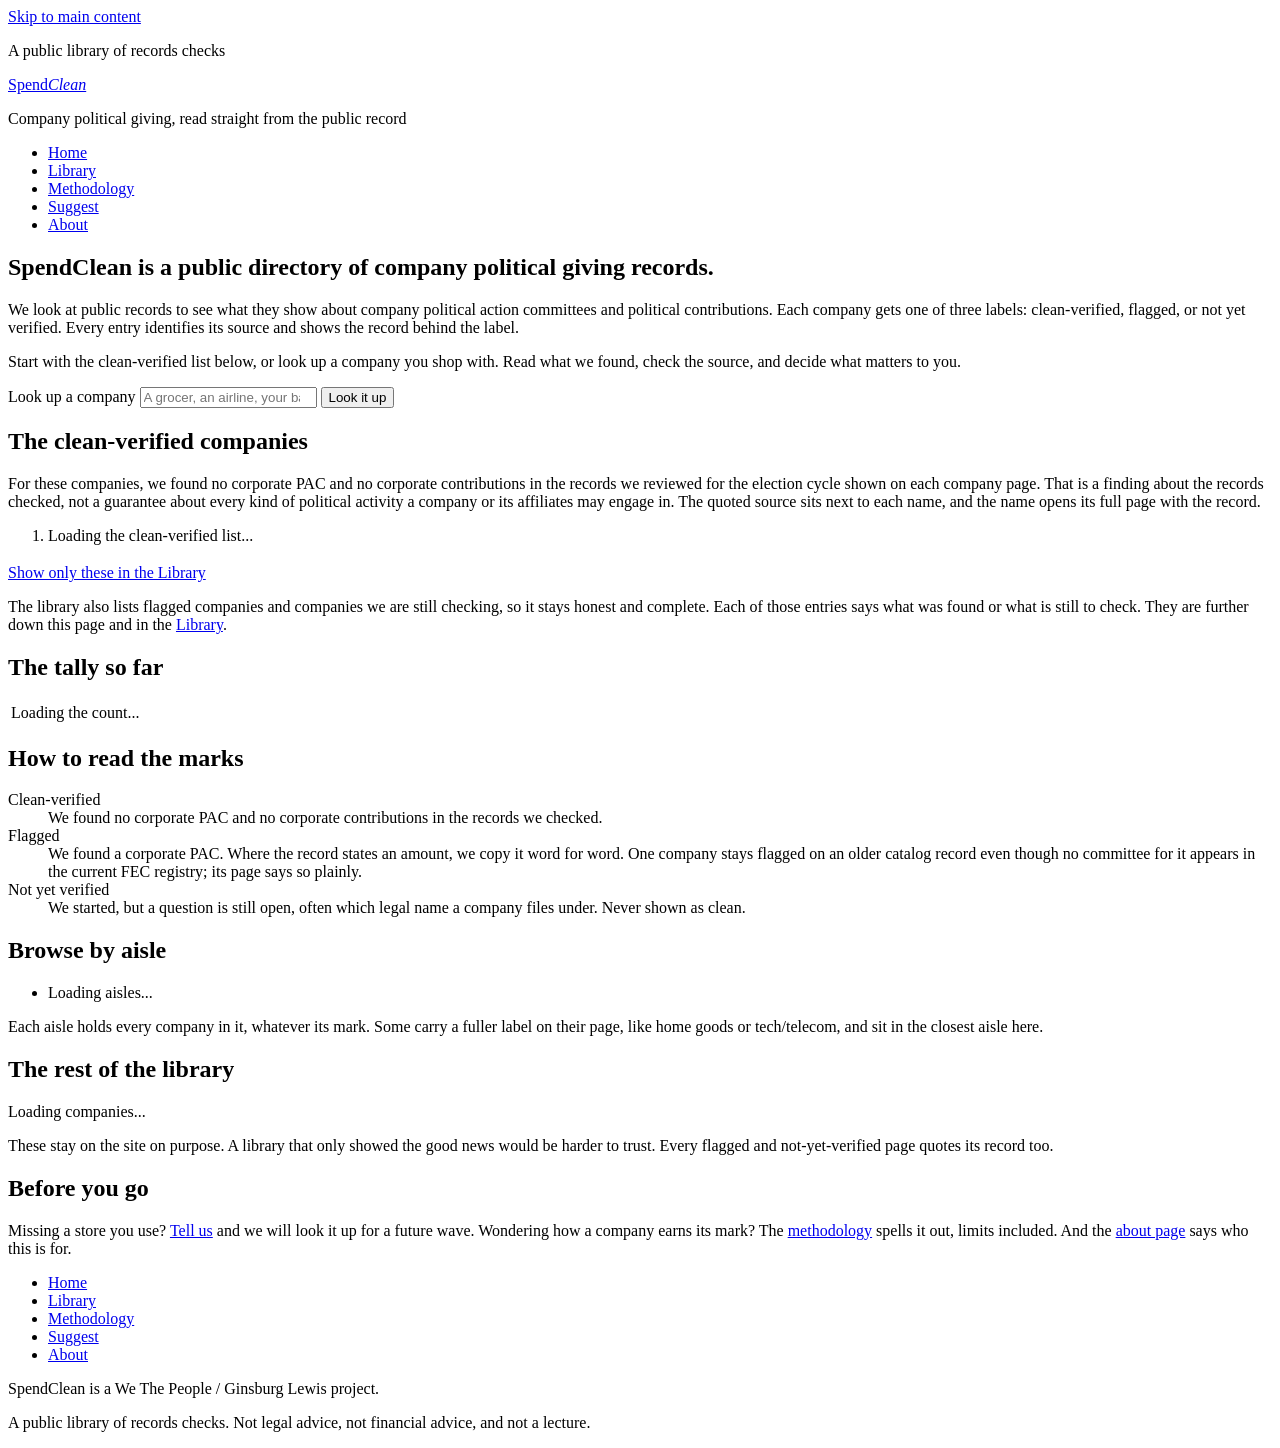
==== index.html @ b9289b15 "Add files via upload" ====
<!doctype html>
<html lang="en">
<head>
  <meta charset="utf-8">
  <meta name="viewport" content="width=device-width, initial-scale=1">
  <title>SpendClean | A public directory of company political giving records</title>
  <meta name="description" content="SpendClean is a public directory of company political giving records. Each company gets one of three labels, clean-verified, flagged, or not yet verified, and every entry shows the public record behind the label.">
  <link rel="canonical" href="https://spendclean.com/">
  <link rel="icon" href="data:,">
  <link rel="stylesheet" href="assets/css/styles.css">
  <script src="assets/js/app.js" defer></script>
</head>
<body data-page="home">
  <a class="skip-link" href="#main">Skip to main content</a>
  <header class="masthead">
    <div class="wrap">
      <p class="masthead-top"><span>A public library of records checks</span><span data-needs-meta hidden>Wave <span data-bind="wave"></span>, checked <span data-bind="last-verified"></span></span></p>
      <a class="masthead-title" href="index.html">Spend<em>Clean</em></a>
      <p class="masthead-tag">Company political giving, read straight from the public record</p>
      <nav class="site-nav" aria-label="Main">
        <ul>
          <li><a href="index.html">Home</a></li>
          <li><a href="library.html">Library</a></li>
          <li><a href="methodology.html">Methodology</a></li>
          <li><a href="suggest.html">Suggest</a></li>
          <li><a href="about.html">About</a></li>
        </ul>
      </nav>
    </div>
  </header>

  <main id="main">
    <div class="wrap">
      <section class="front-lead" aria-labelledby="promise">
        <p class="kicker" data-needs-meta hidden>Wave <span data-bind="wave"></span> is in: <span data-bind="total"></span> companies</p>
        <h1 id="promise">SpendClean is a public directory of company political giving records.</h1>
        <p class="deck">We look at public records to see what they show about company political action committees and political contributions. Each company gets one of three labels: clean-verified, flagged, or not yet verified. Every entry identifies its source and shows the record behind the label.</p>
        <p class="deck">Start with the clean-verified list below, or look up a company you shop with. Read what we found, check the source, and decide what matters to you.</p>

        <form class="search-line" action="library.html" method="get" role="search">
          <label for="home-q">Look up a company</label>
          <input id="home-q" name="q" type="search" placeholder="A grocer, an airline, your bank..." autocomplete="off">
          <button class="btn" type="submit">Look it up</button>
        </form>
      </section>

      <section aria-labelledby="clean-heading">
        <h2 id="clean-heading">The clean-verified companies<span data-needs-meta hidden>: all <span data-bind="count-clean-verified"></span> of them</span></h2>
        <p>For these companies, we found no corporate PAC and no corporate contributions in the records we reviewed for the election cycle shown on each company page. That is a finding about the records checked, not a guarantee about every kind of political activity a company or its affiliates may engage in. The quoted source sits next to each name, and the name opens its full page with the record.</p>
        <ol class="ledger" id="clean-list">
          <li>Loading the clean-verified list...</li>
        </ol>
        <p style="margin-top:1.2rem"><a class="btn btn-plain" href="library.html?status=clean-verified">Show only these in the Library</a></p>
        <p class="margin-note">The library also lists flagged companies and companies we are still checking, so it stays honest and complete. Each of those entries says what was found or what is still to check. They are further down this page and in the <a href="library.html">Library</a>.</p>
      </section>

      <div class="front-grid">
        <section aria-labelledby="tally-heading">
          <h2 id="tally-heading">The tally so far</h2>
          <table class="tally" id="tally">
            <tbody><tr><td>Loading the count...</td></tr></tbody>
          </table>
        </section>

        <aside class="taped" aria-labelledby="marks-heading">
          <h2 id="marks-heading">How to read the marks</h2>
          <dl class="marks">
            <dt><span class="stamp stamp-clean">Clean-verified</span></dt>
            <dd>We found no corporate PAC and no corporate contributions in the records we checked.</dd>
            <dt><span class="stamp stamp-flagged">Flagged</span></dt>
            <dd>We found a corporate PAC. Where the record states an amount, we copy it word for word. One company stays flagged on an older catalog record even though no committee for it appears in the current FEC registry; its page says so plainly.</dd>
            <dt><span class="stamp stamp-pending">Not yet verified</span></dt>
            <dd>We started, but a question is still open, often which legal name a company files under. Never shown as clean.</dd>
          </dl>
        </aside>
      </div>

      <section aria-labelledby="aisles-heading">
        <h2 id="aisles-heading">Browse by aisle</h2>
        <ul class="aisles" id="aisles">
          <li>Loading aisles...</li>
        </ul>
        <p class="margin-note">Each aisle holds every company in it, whatever its mark. Some carry a fuller label on their page, like home goods or tech/telecom, and sit in the closest aisle here.</p>
      </section>

      <section aria-labelledby="shelves-heading">
        <h2 id="shelves-heading">The rest of the library</h2>
        <div class="shelves" id="shelves" data-statuses="flagged,not-yet-verified">
          <p class="loading">Loading companies...</p>
          <p class="margin-note">These stay on the site on purpose. A library that only showed the good news would be harder to trust. Every flagged and not-yet-verified page quotes its record too.</p>
        </div>
      </section>

      <section class="front-close" aria-labelledby="close-heading">
        <h2 id="close-heading" class="visually-hidden">Before you go</h2>
        <p>Missing a store you use? <a href="suggest.html">Tell us</a> and we will look it up for a future wave. Wondering how a company earns its mark? The <a href="methodology.html">methodology</a> spells it out, limits included. And the <a href="about.html">about page</a> says who this is for.</p>
      </section>
    </div>
  </main>

  <footer class="colophon">
    <div class="wrap">
      <nav aria-label="Footer">
        <ul>
          <li><a href="index.html">Home</a></li>
          <li><a href="library.html">Library</a></li>
          <li><a href="methodology.html">Methodology</a></li>
          <li><a href="suggest.html">Suggest</a></li>
          <li><a href="about.html">About</a></li>
        </ul>
      </nav>
      <p class="project">SpendClean is a We The People / Ginsburg Lewis project.</p>
      <p>A public library of records checks. Not legal advice, not financial advice, and not a lecture.</p>
      <p class="mono" data-needs-meta hidden>Wave <span data-bind="wave"></span>. Last verified <span data-bind="last-verified"></span>. Set in your device's own typefaces.</p>
    </div>
  </footer>
</body>
</html>
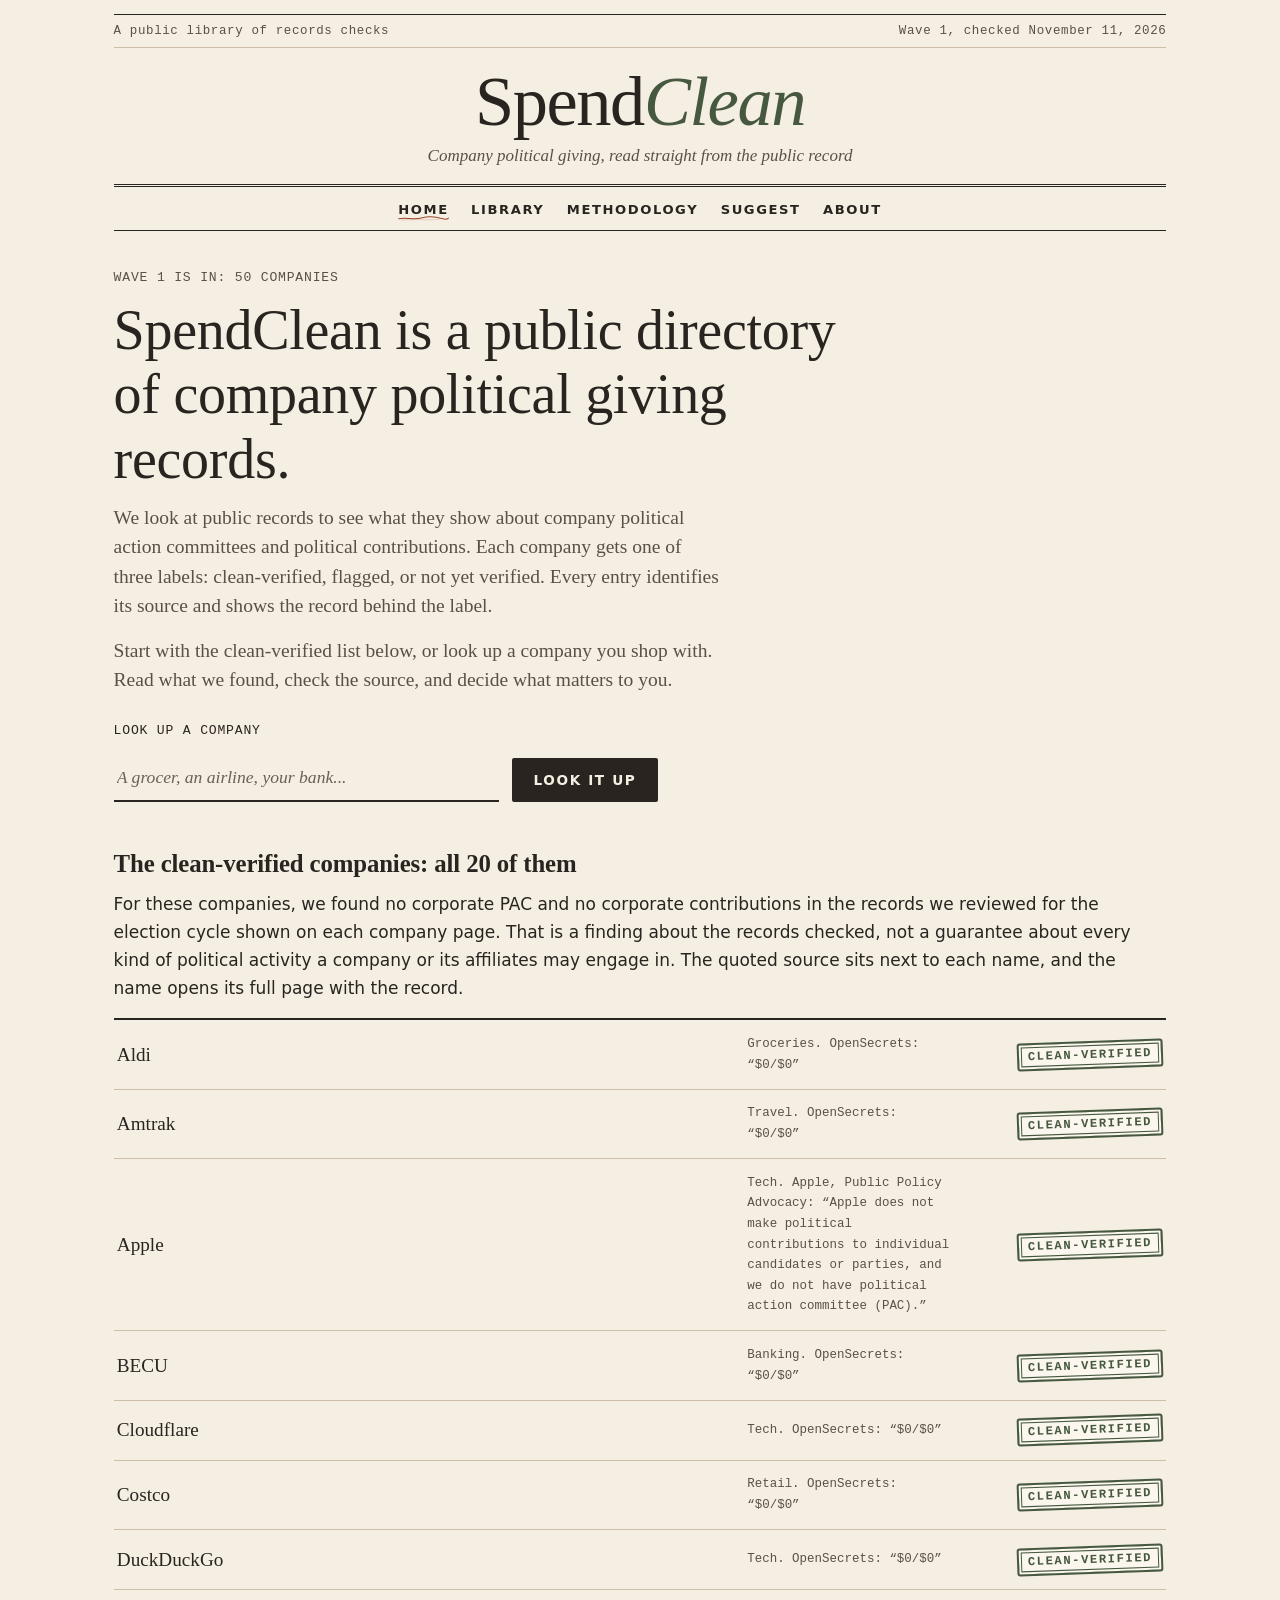
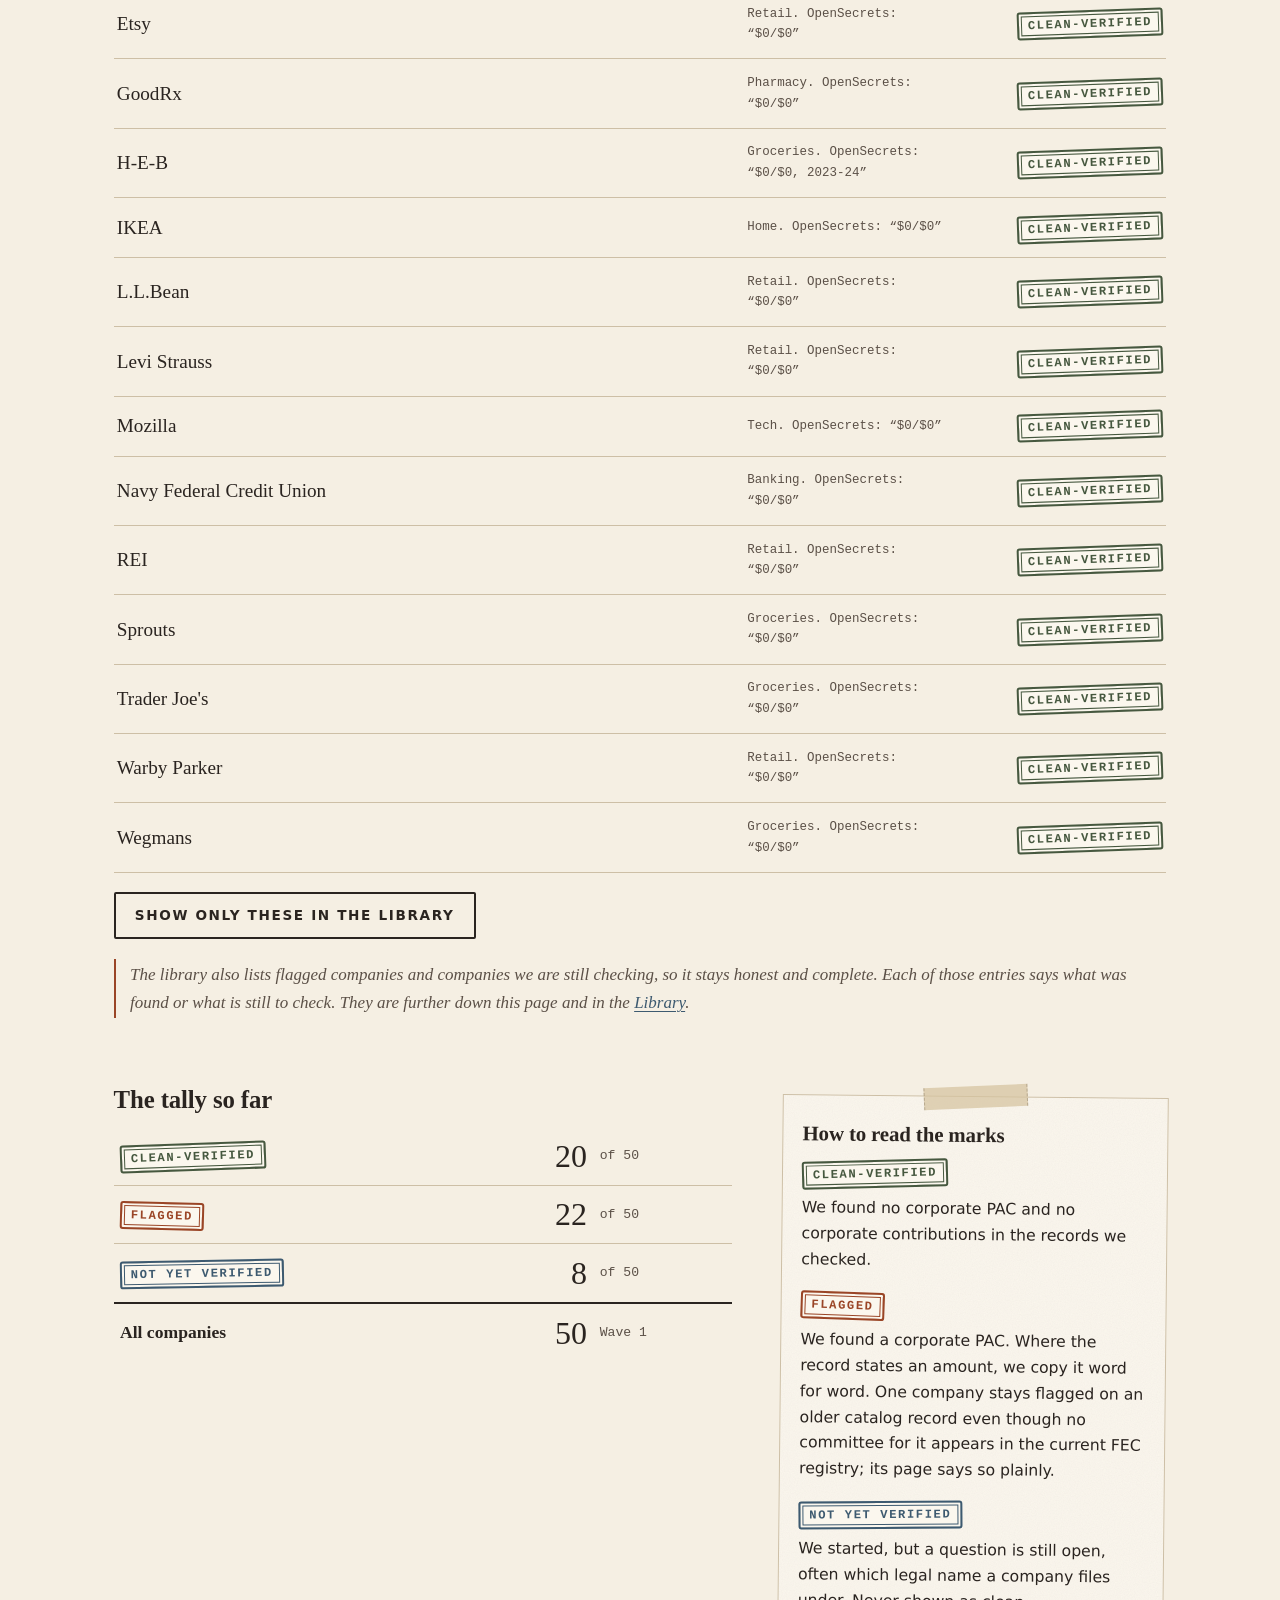
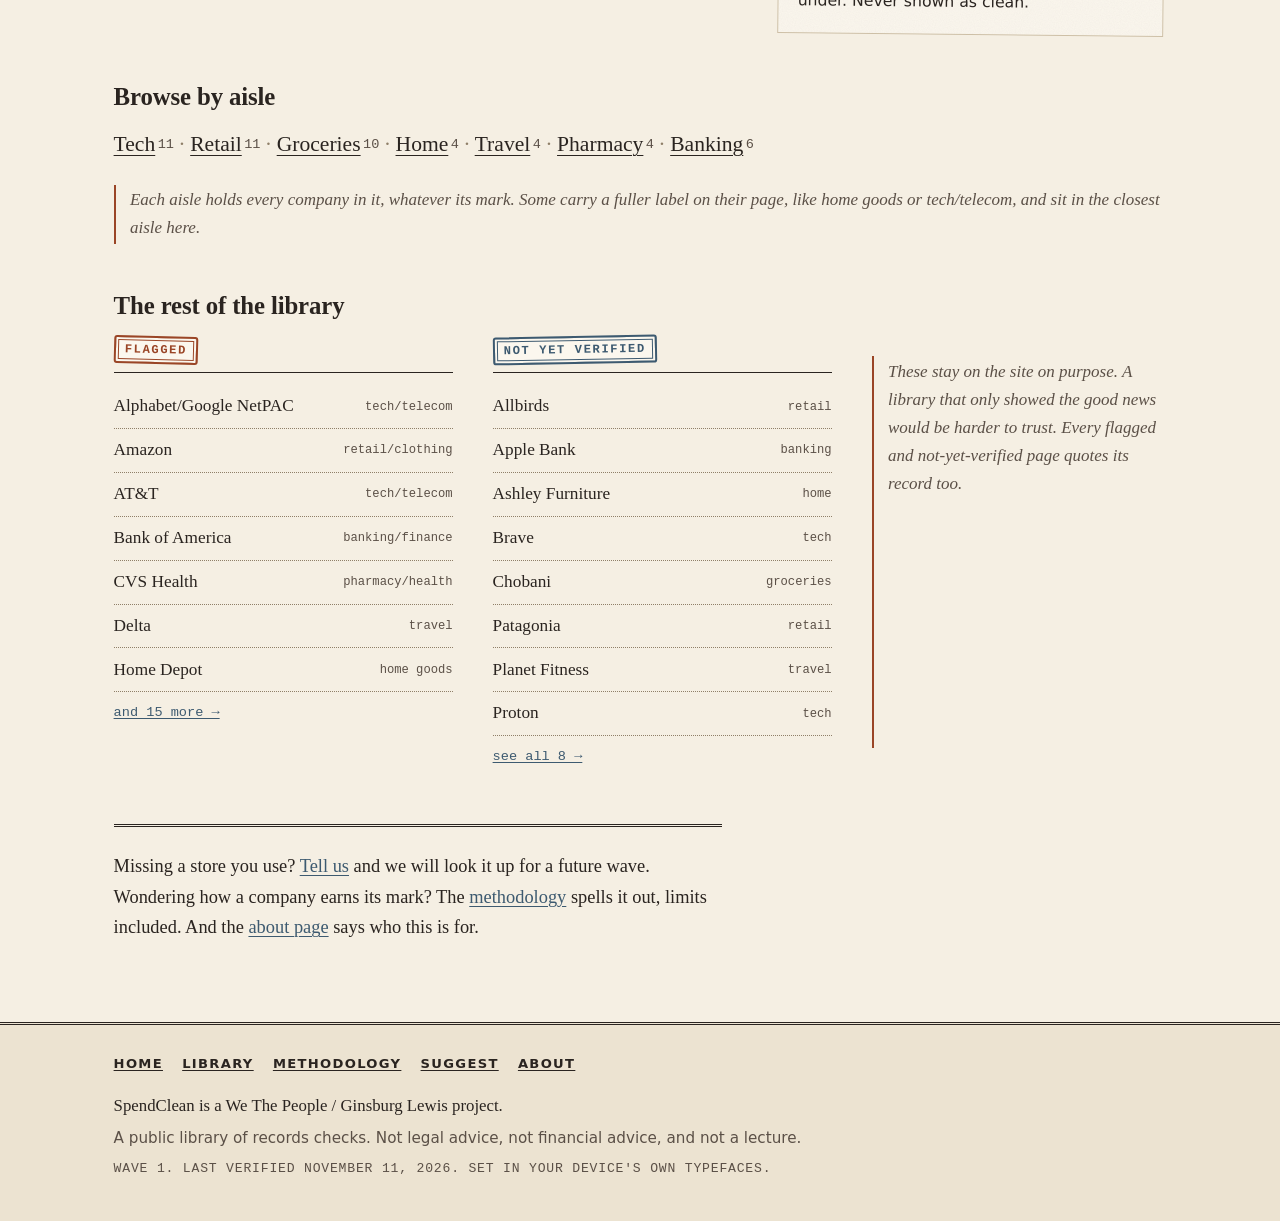
==== commit cffd5705: "SEO pass: sitemap, robots, social share tags" ====
--- a/index.html
+++ b/index.html
@@ -6,6 +6,14 @@
   <title>SpendClean | A public directory of company political giving records</title>
   <meta name="description" content="SpendClean is a public directory of company political giving records. Each company gets one of three labels, clean-verified, flagged, or not yet verified, and every entry shows the public record behind the label.">
   <link rel="canonical" href="https://spendclean.com/">
+  <meta property="og:type" content="website">
+  <meta property="og:site_name" content="SpendClean">
+  <meta property="og:title" content="SpendClean | A public directory of company political giving records">
+  <meta property="og:description" content="SpendClean is a public directory of company political giving records. Each company gets one of three labels, clean-verified, flagged, or not yet verified, and every entry shows the public record behind the label.">
+  <meta property="og:url" content="https://spendclean.com/">
+  <meta name="twitter:card" content="summary">
+  <meta name="twitter:title" content="SpendClean | A public directory of company political giving records">
+  <meta name="twitter:description" content="SpendClean is a public directory of company political giving records. Each company gets one of three labels, clean-verified, flagged, or not yet verified, and every entry shows the public record behind the label.">
   <link rel="icon" href="data:,">
   <link rel="stylesheet" href="assets/css/styles.css">
   <script src="assets/js/app.js" defer></script>
--- a/assets/css/styles.css
+++ b/assets/css/styles.css
@@ -0,0 +1,486 @@
+/* SpendClean. Ink on linen, set in the reader's own system typefaces.
+   Layers, in order: clean layout, honest content, French country dressing, scrappy details.
+   No gradients, no web fonts, no images beyond two tiny inline SVGs. */
+
+:root {
+  /* paper and ink */
+  --paper: #f5efe3;
+  --linen: #ece3d1;
+  --card: #fbf7ee;
+  --ink: #2a2420;
+  --ink-soft: #5b5047;
+  --rule: #cdbfa6;
+  --rule-strong: #8f7f68;
+
+  /* country accents, darkened so text passes AA on paper */
+  --sage: #46583f;
+  --sage-wash: #e2e5d3;
+  --blue: #3d5a70;
+  --blue-wash: #dde4e6;
+  --terra: #9a4526;
+  --terra-wash: #f2dccf;
+  --tape: rgba(214, 196, 160, 0.72);
+  --focus: #3d5a70;
+
+  --serif: "Iowan Old Style", "Palatino Linotype", Palatino, "Book Antiqua", Georgia, "Times New Roman", serif;
+  --sans: system-ui, -apple-system, "Segoe UI", Roboto, "Helvetica Neue", Arial, sans-serif;
+  --mono: "American Typewriter", "Courier New", Courier, ui-monospace, monospace;
+
+  --max: 68rem;
+  --measure: 38rem;
+
+  /* paper grain, used only on the clipping and taped notes */
+  --grain: url("data:image/svg+xml,%3Csvg xmlns='http://www.w3.org/2000/svg' width='140' height='140'%3E%3Cfilter id='n'%3E%3CfeTurbulence type='fractalNoise' baseFrequency='.85' numOctaves='2' stitchTiles='stitch'/%3E%3CfeColorMatrix values='0 0 0 0 .32 0 0 0 0 .26 0 0 0 0 .2 0 0 0 .07 0'/%3E%3C/filter%3E%3Crect width='100%25' height='100%25' filter='url(%23n)'/%3E%3C/svg%3E");
+  /* a pencil-drawn underline */
+  --scribble: url("data:image/svg+xml,%3Csvg xmlns='http://www.w3.org/2000/svg' viewBox='0 0 300 14' preserveAspectRatio='none'%3E%3Cpath d='M3 9 C 45 4, 90 12, 135 7 S 215 3, 255 8 S 290 6, 297 7' fill='none' stroke='%239a4526' stroke-width='2.4' stroke-linecap='round'/%3E%3Cpath d='M20 12 C 80 9, 160 13, 240 10' fill='none' stroke='%239a4526' stroke-width='1.2' stroke-linecap='round' opacity='.55'/%3E%3C/svg%3E");
+}
+
+*, *::before, *::after { box-sizing: border-box; }
+html { -webkit-text-size-adjust: 100%; }
+[hidden] { display: none !important; }
+
+body {
+  margin: 0;
+  background: var(--paper);
+  color: var(--ink);
+  font-family: var(--sans);
+  font-size: 1.0625rem;
+  line-height: 1.65;
+}
+
+a { color: var(--blue); text-decoration-thickness: 1px; text-underline-offset: 0.18em; }
+a:hover { color: var(--terra); text-decoration-thickness: 2px; }
+
+:focus-visible { outline: 3px solid var(--focus); outline-offset: 3px; }
+
+.skip-link {
+  position: absolute; left: 1rem; top: -4rem; z-index: 10;
+  background: var(--card); color: var(--ink);
+  padding: 0.5rem 0.75rem; border: 2px solid var(--ink);
+}
+.skip-link:focus { top: 1rem; }
+
+.visually-hidden {
+  position: absolute !important; width: 1px; height: 1px;
+  padding: 0; margin: -1px; overflow: hidden;
+  clip: rect(0 0 0 0); white-space: nowrap; border: 0;
+}
+
+.wrap { max-width: var(--max); margin: 0 auto; padding: 0 1.1rem; }
+
+h1, h2, h3 {
+  font-family: var(--serif);
+  font-weight: 600;
+  line-height: 1.15;
+  margin: 0 0 0.75rem;
+  letter-spacing: -0.005em;
+}
+h1 { font-size: 2.3rem; }
+h2 { font-size: 1.55rem; margin-top: 3rem; }
+h3 { font-size: 1.2rem; }
+p { margin: 0 0 1rem; }
+
+/* small typewritten labels */
+.kicker, .mono {
+  font-family: var(--mono);
+  font-size: 0.82rem;
+  letter-spacing: 0.06em;
+  text-transform: uppercase;
+  color: var(--ink-soft);
+}
+.kicker { margin: 0 0 0.6rem; }
+
+.deck {
+  font-family: var(--serif);
+  font-size: 1.22rem;
+  line-height: 1.5;
+  color: var(--ink-soft);
+  max-width: var(--measure);
+}
+
+.scribble {
+  background-image: var(--scribble);
+  background-repeat: no-repeat;
+  background-size: 100% 0.32em;
+  background-position: 0 96%;
+  padding-bottom: 0.08em;
+}
+
+/* ---------- Masthead ---------- */
+.masthead { padding-top: 0.9rem; }
+.masthead-top {
+  display: flex; flex-wrap: wrap; justify-content: space-between; gap: 0.25rem 1rem;
+  margin: 0;
+  padding: 0.35rem 0;
+  border-top: 1px solid var(--ink);
+  border-bottom: 1px solid var(--rule);
+  font-family: var(--mono); font-size: 0.78rem; letter-spacing: 0.05em; color: var(--ink-soft);
+}
+.masthead-title {
+  display: block;
+  text-align: center;
+  font-family: var(--serif);
+  font-weight: 500;
+  font-size: 3rem;
+  line-height: 1;
+  letter-spacing: -0.02em;
+  color: var(--ink);
+  text-decoration: none;
+  padding: 1.1rem 0 0.35rem;
+}
+.masthead-title:hover { color: var(--ink); }
+.masthead-title em { font-style: italic; color: var(--sage); }
+.masthead-tag {
+  text-align: center;
+  font-family: var(--serif);
+  font-style: italic;
+  color: var(--ink-soft);
+  margin: 0 0 0.9rem;
+}
+.site-nav {
+  border-top: 3px double var(--ink);
+  border-bottom: 1px solid var(--ink);
+}
+.site-nav ul {
+  list-style: none; margin: 0; padding: 0.45rem 0;
+  display: flex; flex-wrap: wrap; justify-content: center; gap: 0.15rem 1.4rem;
+}
+.site-nav a {
+  font-family: var(--sans);
+  font-size: 0.82rem; font-weight: 600;
+  letter-spacing: 0.12em; text-transform: uppercase;
+  color: var(--ink); text-decoration: none;
+  padding: 0.2rem 0;
+}
+.site-nav a:hover { color: var(--terra); }
+.site-nav a[aria-current="page"] {
+  background-image: var(--scribble);
+  background-repeat: no-repeat;
+  background-size: 100% 0.45em;
+  background-position: 0 100%;
+}
+
+main { padding: 2.25rem 0 4rem; }
+
+/* ---------- Stamped status marks ---------- */
+.stamp {
+  display: inline-block;
+  font-family: var(--mono);
+  font-size: 0.76rem;
+  font-weight: 700;
+  letter-spacing: 0.13em;
+  text-transform: uppercase;
+  line-height: 1.2;
+  padding: 0.32rem 0.55rem 0.26rem;
+  border: 2px solid currentColor;
+  border-radius: 3px;
+  box-shadow: inset 0 0 0 2px var(--card), inset 0 0 0 3px currentColor;
+  background: var(--card);
+  transform: rotate(-2deg);
+  white-space: nowrap;
+}
+.stamp-clean { color: var(--sage); }
+.stamp-flagged { color: var(--terra); transform: rotate(1.5deg); }
+.stamp-pending { color: var(--blue); transform: rotate(-1deg); }
+.stamp-lg { font-size: 0.92rem; padding: 0.45rem 0.75rem 0.38rem; }
+
+/* ---------- Margin notes, tape, clipping ---------- */
+.margin-note {
+  font-family: var(--serif);
+  font-style: italic;
+  color: var(--ink-soft);
+  border-left: 2px solid var(--terra);
+  padding: 0.1rem 0 0.1rem 0.9rem;
+  margin: 1.25rem 0;
+}
+.margin-note strong { font-style: normal; color: var(--ink); }
+.arrow-note::before {
+  content: "";
+  display: block;
+  width: 2.6rem; height: 1.1rem;
+  margin-bottom: 0.2rem;
+  background: url("data:image/svg+xml,%3Csvg xmlns='http://www.w3.org/2000/svg' viewBox='0 0 52 22'%3E%3Cpath d='M48 4 C 34 2, 18 6, 6 15' fill='none' stroke='%239a4526' stroke-width='1.8' stroke-linecap='round'/%3E%3Cpath d='M5 8 L 5 16 L 13 17' fill='none' stroke='%239a4526' stroke-width='1.8' stroke-linecap='round' stroke-linejoin='round'/%3E%3C/svg%3E") no-repeat left center / contain;
+}
+
+.taped {
+  position: relative;
+  background: var(--card) var(--grain);
+  border: 1px solid var(--rule);
+  padding: 1.6rem 1.2rem 1.2rem;
+  margin-top: 1.5rem;
+}
+.taped::before {
+  content: "";
+  position: absolute;
+  top: -0.7rem; left: 50%;
+  width: 6.5rem; height: 1.4rem;
+  margin-left: -3.25rem;
+  background: var(--tape);
+  border-left: 1px dashed rgba(143, 127, 104, 0.5);
+  border-right: 1px dashed rgba(143, 127, 104, 0.5);
+  transform: rotate(-3deg);
+}
+.taped h2 { margin-top: 0; font-size: 1.3rem; }
+
+/* ---------- Home ---------- */
+.front-lead { max-width: 46rem; }
+.front-lead h1 { font-size: 2.6rem; font-weight: 500; }
+
+.search-line {
+  display: flex; flex-wrap: wrap; align-items: flex-end; gap: 0.6rem 0.8rem;
+  margin: 1.6rem 0 0; max-width: 34rem;
+}
+.search-line label { width: 100%; }
+.search-line input { flex: 1 1 13rem; }
+
+.front-grid { display: grid; gap: 1rem 3rem; margin-top: 1rem; }
+
+.tally { width: 100%; border-collapse: collapse; margin-top: 0.5rem; font-variant-numeric: tabular-nums; }
+.tally caption { text-align: left; }
+.tally th, .tally td { padding: 0.8rem 0.4rem; border-bottom: 1px solid var(--rule); text-align: left; vertical-align: middle; }
+.tally td.num { font-family: var(--serif); font-size: 2rem; line-height: 1; text-align: right; width: 4.5rem; }
+.tally td.of { color: var(--ink-soft); font-family: var(--mono); font-size: 0.82rem; }
+.tally tfoot th, .tally tfoot td { border-top: 2px solid var(--ink); border-bottom: 0; }
+.tally tfoot th { font-family: var(--serif); font-weight: 600; font-size: 1.1rem; }
+
+.marks { margin: 0; }
+.marks dt { margin-top: 1rem; }
+.marks dt:first-child { margin-top: 0.2rem; }
+.marks dd { margin: 0.45rem 0 0; font-size: 0.98rem; }
+
+.aisles {
+  list-style: none; padding: 0; margin: 0;
+  font-family: var(--serif); font-size: 1.35rem; line-height: 1.9;
+}
+.aisles li { display: inline; }
+.aisles li + li::before { content: "\00a0\00b7\00a0"; color: var(--rule-strong); }
+.aisles a { color: var(--ink); text-transform: capitalize; }
+.aisles a:hover { color: var(--terra); }
+.aisles .n { font-family: var(--mono); font-size: 0.85rem; color: var(--ink-soft); vertical-align: 0.15em; margin-left: 0.15rem; }
+
+.shelves { display: grid; gap: 2rem 2.5rem; margin-top: 1rem; }
+.shelf h3 { display: flex; align-items: center; gap: 0.6rem; border-bottom: 1px solid var(--ink); padding-bottom: 0.5rem; }
+.shelf ul { list-style: none; padding: 0; margin: 0; }
+.shelf li { padding: 0.45rem 0; border-bottom: 1px dotted var(--rule-strong); display: flex; justify-content: space-between; gap: 1rem; }
+.shelf li a { font-family: var(--serif); font-size: 1.08rem; color: var(--ink); text-decoration: none; }
+.shelf li a:hover { color: var(--terra); text-decoration: underline; }
+.shelf .cat { font-family: var(--mono); font-size: 0.76rem; color: var(--ink-soft); text-transform: lowercase; white-space: nowrap; align-self: center; }
+.shelf .more { display: inline-block; margin-top: 0.6rem; font-family: var(--mono); font-size: 0.85rem; }
+
+.front-close { margin-top: 3.5rem; border-top: 3px double var(--ink); padding-top: 1.5rem; max-width: var(--measure); }
+.front-close p { font-family: var(--serif); font-size: 1.15rem; }
+
+/* ---------- Forms ---------- */
+label, .label {
+  display: block;
+  font-family: var(--mono);
+  font-size: 0.82rem;
+  letter-spacing: 0.06em;
+  text-transform: uppercase;
+  color: var(--ink);
+  margin-bottom: 0.3rem;
+}
+input, select, textarea {
+  font: inherit;
+  font-family: var(--serif);
+  font-size: 1.1rem;
+  color: var(--ink);
+  width: 100%;
+  min-height: 2.75rem;
+  padding: 0.45rem 0.2rem;
+  background: transparent;
+  border: 0;
+  border-bottom: 2px solid var(--ink);
+  border-radius: 0;
+}
+select { padding-right: 1.5rem; background: var(--card); border: 1px solid var(--rule-strong); border-bottom-width: 2px; border-bottom-color: var(--ink); padding-left: 0.5rem; }
+textarea {
+  min-height: 9rem; resize: vertical;
+  line-height: 2rem;
+  border: 1px solid var(--rule-strong);
+  padding: 0.3rem 0.6rem;
+  background-color: var(--card);
+}
+input::placeholder { color: #6b6056; font-style: italic; }
+
+.btn {
+  font-family: var(--sans);
+  font-size: 0.85rem; font-weight: 700;
+  letter-spacing: 0.12em; text-transform: uppercase;
+  min-height: 2.75rem;
+  padding: 0.65rem 1.2rem;
+  color: var(--paper);
+  background: var(--ink);
+  border: 2px solid var(--ink);
+  border-radius: 2px;
+  cursor: pointer;
+  text-decoration: none;
+  display: inline-block;
+}
+.btn:hover { background: var(--terra); border-color: var(--terra); color: var(--paper); }
+.btn-plain { background: transparent; color: var(--ink); }
+.btn-plain:hover { background: var(--ink); color: var(--paper); border-color: var(--ink); }
+
+/* ---------- Library ---------- */
+.lib-head { display: grid; gap: 0.5rem 3rem; }
+.filters {
+  display: grid; gap: 1.1rem 1.5rem;
+  margin-top: 1.6rem; padding: 1.2rem 0;
+  border-top: 1px solid var(--ink); border-bottom: 1px solid var(--rule);
+}
+.results-bar {
+  display: flex; flex-wrap: wrap; align-items: center; justify-content: space-between; gap: 0.6rem 1rem;
+  margin: 1.2rem 0 0.4rem;
+}
+.results-bar p { margin: 0; }
+
+.ledger { list-style: none; padding: 0; margin: 0; border-top: 2px solid var(--ink); }
+.ledger li {
+  display: grid;
+  grid-template-columns: 1fr auto;
+  grid-template-areas: "name stamp" "cat stamp";
+  gap: 0.15rem 1rem;
+  align-items: center;
+  padding: 0.85rem 0.2rem;
+  border-bottom: 1px solid var(--rule);
+}
+.ledger .name { grid-area: name; font-family: var(--serif); font-size: 1.2rem; color: var(--ink); text-decoration: none; }
+.ledger .name:hover { color: var(--terra); text-decoration: underline; }
+.ledger .cat { grid-area: cat; font-family: var(--mono); font-size: 0.78rem; color: var(--ink-soft); }
+.ledger .stamp { grid-area: stamp; justify-self: end; }
+
+.empty { margin-top: 1.5rem; max-width: 30rem; }
+
+/* ---------- Company entry ---------- */
+.entry { max-width: 46rem; }
+.entry-head { display: flex; flex-wrap: wrap; align-items: center; gap: 0.75rem 1.25rem; border-bottom: 3px double var(--ink); padding-bottom: 1rem; }
+.entry-head h1 { margin: 0; font-size: 2.6rem; font-weight: 500; }
+.entry .lede { font-family: var(--serif); font-size: 1.25rem; line-height: 1.5; margin-top: 1.4rem; }
+
+.clipping {
+  position: relative;
+  margin: 0;
+  padding: 1.9rem 1.4rem 1.6rem;
+  background: var(--card) var(--grain);
+  border: 1px solid var(--rule);
+  transform: rotate(-0.4deg);
+  /* a softly torn lower edge */
+  clip-path: polygon(0 0, 100% 0, 100% 96%, 96% 99%, 91% 96.5%, 85% 99.5%, 78% 97%, 70% 99%, 62% 96.8%, 55% 99.4%, 47% 97.2%, 39% 99.6%, 31% 96.9%, 24% 99.2%, 16% 97.1%, 9% 99.5%, 3% 97%, 0 99%);
+}
+.clipping-wrap { position: relative; margin: 2.4rem 0 1.5rem; }
+.clipping-wrap::before {
+  content: "";
+  position: absolute; z-index: 2;
+  top: -0.7rem; left: 1.4rem;
+  width: 5.5rem; height: 1.3rem;
+  background: var(--tape);
+  transform: rotate(-4deg);
+}
+.clipping blockquote { margin: 0; }
+.clipping blockquote p {
+  font-family: var(--mono);
+  font-size: 1.12rem;
+  line-height: 1.6;
+  margin: 0;
+  color: var(--ink);
+}
+.clipping blockquote p::before { content: "\201C"; }
+.clipping blockquote p::after { content: "\201D"; }
+.clipping figcaption { margin-top: 1rem; padding-top: 0.8rem; border-top: 1px dashed var(--rule-strong); font-size: 0.95rem; }
+.clipping figcaption p { margin: 0 0 0.35rem; }
+.clipping .quote-label { font-family: var(--serif); font-style: italic; color: var(--ink-soft); }
+.clipping cite { font-style: normal; font-weight: 700; }
+.clipping .link-note { color: var(--ink-soft); font-size: 0.9rem; }
+
+.particulars { margin: 1.5rem 0 0; }
+.particulars div { display: grid; gap: 0.1rem 1.5rem; padding: 0.7rem 0; border-bottom: 1px solid var(--rule); }
+.particulars dt { font-family: var(--mono); font-size: 0.78rem; letter-spacing: 0.06em; text-transform: uppercase; color: var(--ink-soft); }
+.particulars dd { margin: 0; }
+
+.back { display: inline-block; margin-top: 2rem; font-family: var(--mono); font-size: 0.9rem; }
+
+/* ---------- Long-form pages ---------- */
+.article { max-width: var(--measure); }
+.article h2 { font-size: 1.45rem; }
+.article h2 .num { font-family: var(--mono); font-size: 0.9rem; color: var(--terra); margin-right: 0.5rem; vertical-align: 0.2em; }
+.article ul { padding-left: 1.2rem; }
+.article li { margin-bottom: 0.55rem; }
+.article li::marker { color: var(--terra); }
+.dropcap::first-letter {
+  float: left;
+  font-family: var(--serif);
+  font-size: 3.6rem;
+  line-height: 0.85;
+  padding: 0.3rem 0.5rem 0 0;
+  color: var(--sage);
+}
+.pull {
+  font-family: var(--serif);
+  font-size: 1.45rem;
+  line-height: 1.4;
+  color: var(--ink);
+  margin: 1.8rem 0;
+  padding: 1rem 0;
+  border-top: 1px solid var(--ink);
+  border-bottom: 1px solid var(--ink);
+}
+.with-aside { display: grid; gap: 0 3.5rem; }
+.sign-off { font-family: var(--serif); font-style: italic; color: var(--ink-soft); }
+
+/* ---------- Suggest ---------- */
+.postcard {
+  background: var(--card);
+  border: 1px solid var(--rule-strong);
+  padding: 1.5rem 1.3rem;
+  box-shadow: 3px 4px 0 var(--linen);
+}
+.form { display: grid; gap: 1.4rem; }
+.req { color: var(--terra); }
+.hint { font-size: 0.92rem; color: var(--ink-soft); margin: 0.35rem 0 0; }
+.error { color: var(--terra); font-weight: 600; font-size: 0.95rem; margin: 0.35rem 0 0; }
+.error:empty { display: none; }
+[aria-invalid="true"] { border-color: var(--terra); border-bottom-width: 3px; }
+.thanks { border-left: 3px solid var(--sage); background: var(--sage-wash); padding: 1rem 1.1rem; margin-bottom: 1.25rem; }
+.thanks:empty { display: none; }
+
+.load-error { border-left: 3px solid var(--terra); background: var(--terra-wash); padding: 1rem 1.1rem; }
+
+/* ---------- Colophon ---------- */
+.colophon { border-top: 3px double var(--ink); background: var(--linen); color: var(--ink-soft); font-size: 0.95rem; }
+.colophon .wrap { padding-top: 1.6rem; padding-bottom: 2.2rem; }
+.colophon ul { list-style: none; padding: 0; margin: 0 0 1rem; display: flex; flex-wrap: wrap; gap: 0.2rem 1.2rem; }
+.colophon a { color: var(--ink); font-family: var(--sans); font-size: 0.82rem; font-weight: 600; letter-spacing: 0.1em; text-transform: uppercase; }
+.colophon .project { font-family: var(--serif); font-size: 1.05rem; color: var(--ink); }
+.colophon p { margin: 0 0 0.4rem; }
+
+/* ---------- Wider screens ---------- */
+@media (min-width: 42rem) {
+  h1 { font-size: 2.8rem; }
+  .masthead-title { font-size: 4.4rem; }
+  .front-lead h1 { font-size: 3.5rem; }
+  .entry-head h1 { font-size: 3.2rem; }
+  .filters { grid-template-columns: 2fr 1fr 1fr; align-items: end; }
+  .ledger li { grid-template-columns: 1fr 13rem 12rem; grid-template-areas: "name cat stamp"; }
+  .particulars div { grid-template-columns: 11rem 1fr; }
+  .shelves { grid-template-columns: repeat(2, 1fr); }
+}
+@media (min-width: 62rem) {
+  .front-grid { grid-template-columns: 1.6fr 1fr; align-items: start; }
+  .front-grid .taped { margin-top: 3.6rem; transform: rotate(0.6deg); }
+  .shelves { grid-template-columns: 1.15fr 1.15fr 1fr; }
+  .with-aside { grid-template-columns: minmax(0, var(--measure)) 17rem; }
+  .with-aside aside { padding-top: 5.5rem; }
+  .suggest-grid { display: grid; grid-template-columns: 1fr 1.15fr; gap: 3.5rem; align-items: start; }
+  .lib-head { grid-template-columns: 1fr 18rem; align-items: end; }
+  .entry-layout { display: grid; grid-template-columns: minmax(0, 46rem) 15rem; gap: 3.5rem; align-items: start; }
+  .entry-aside { padding-top: 7.5rem; }
+}
+
+@media (prefers-reduced-motion: reduce) {
+  * { transition: none !important; animation: none !important; }
+}
+
+@media print {
+  .site-nav, .colophon nav, .skip-link { display: none; }
+  body { background: #fff; }
+}
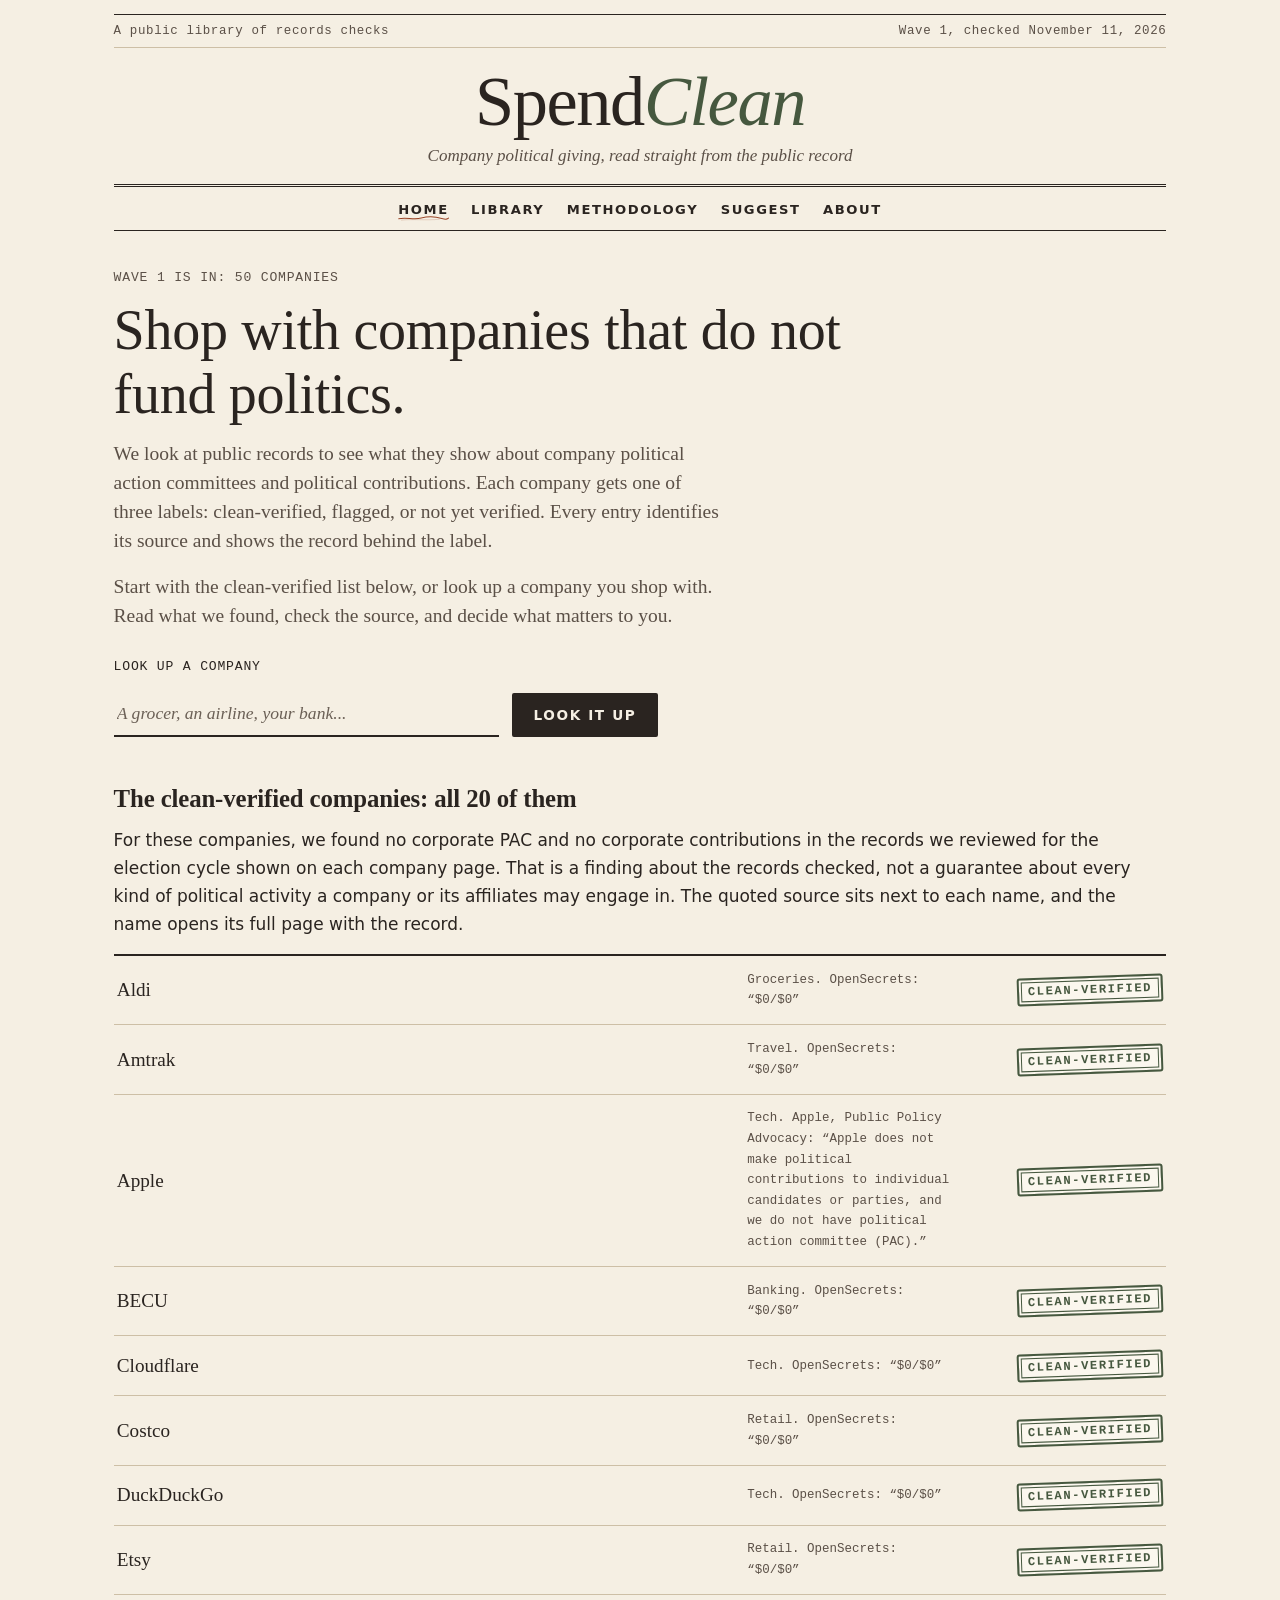
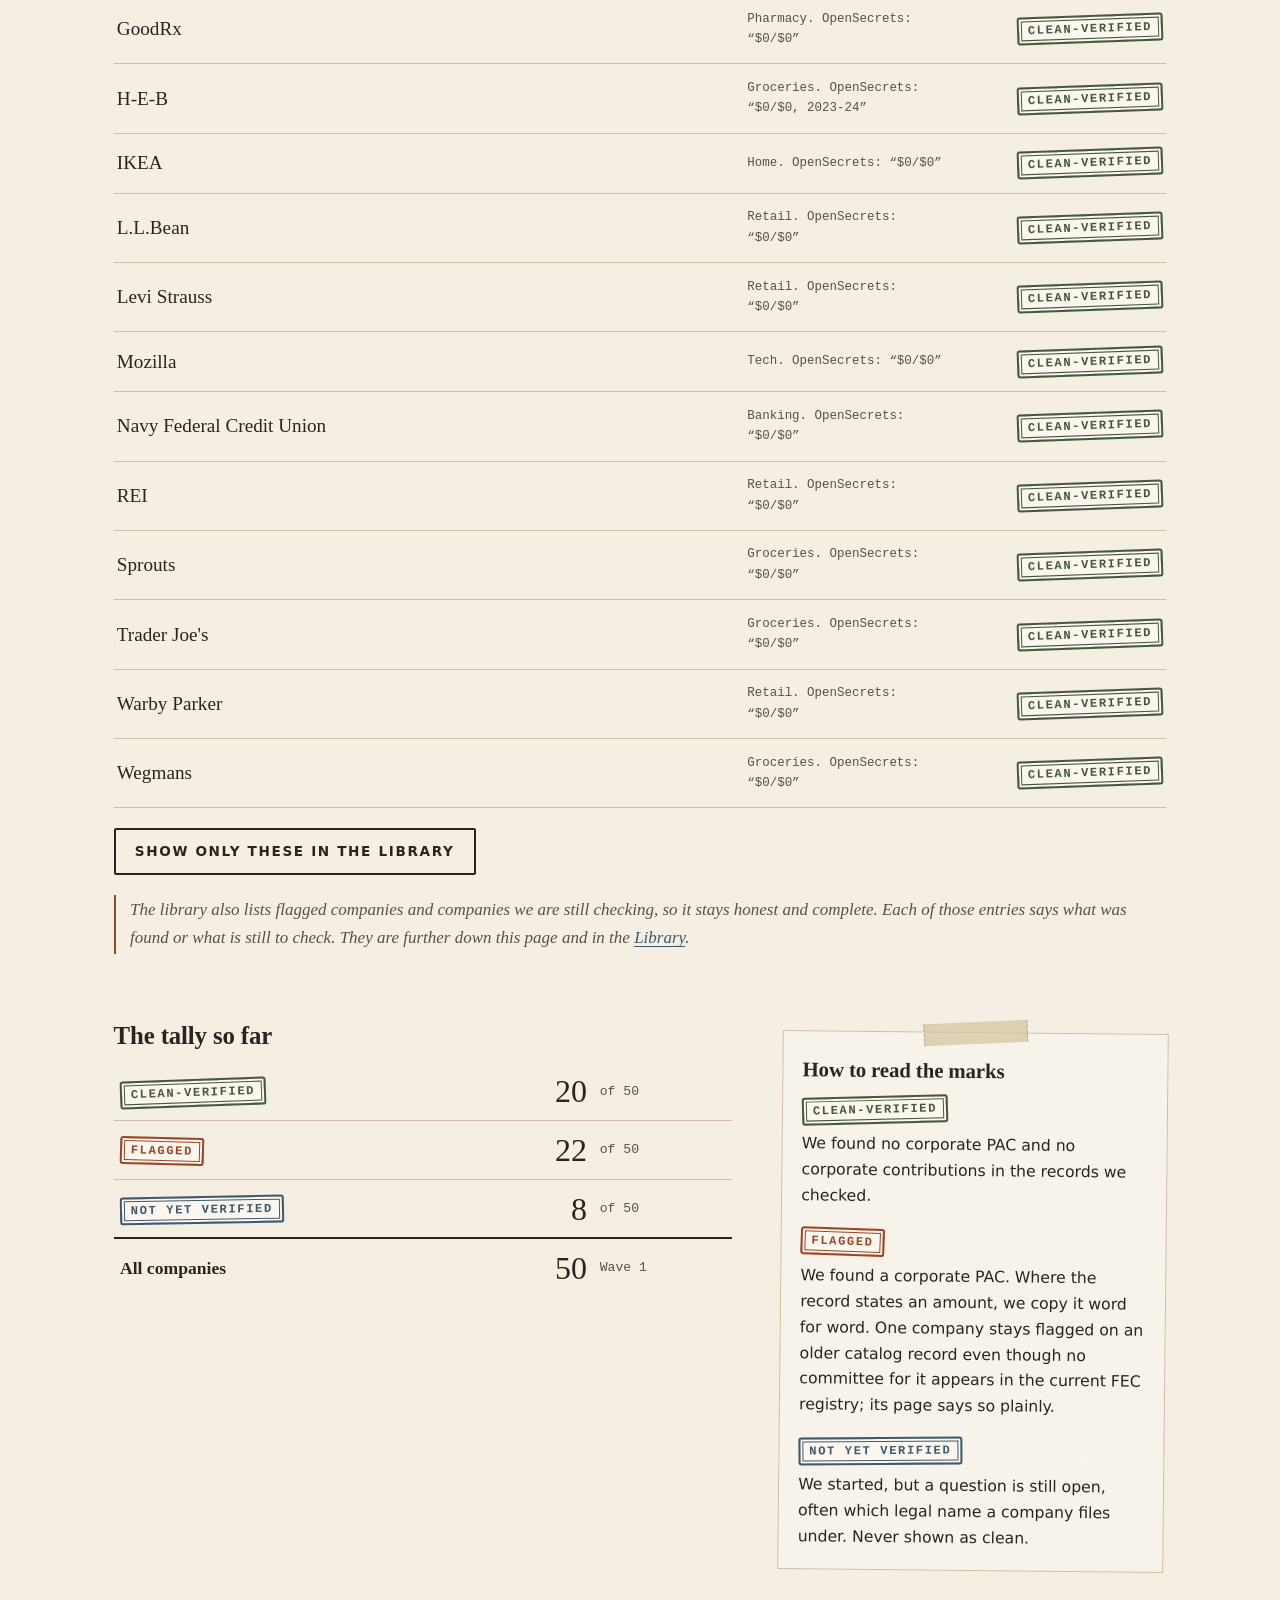
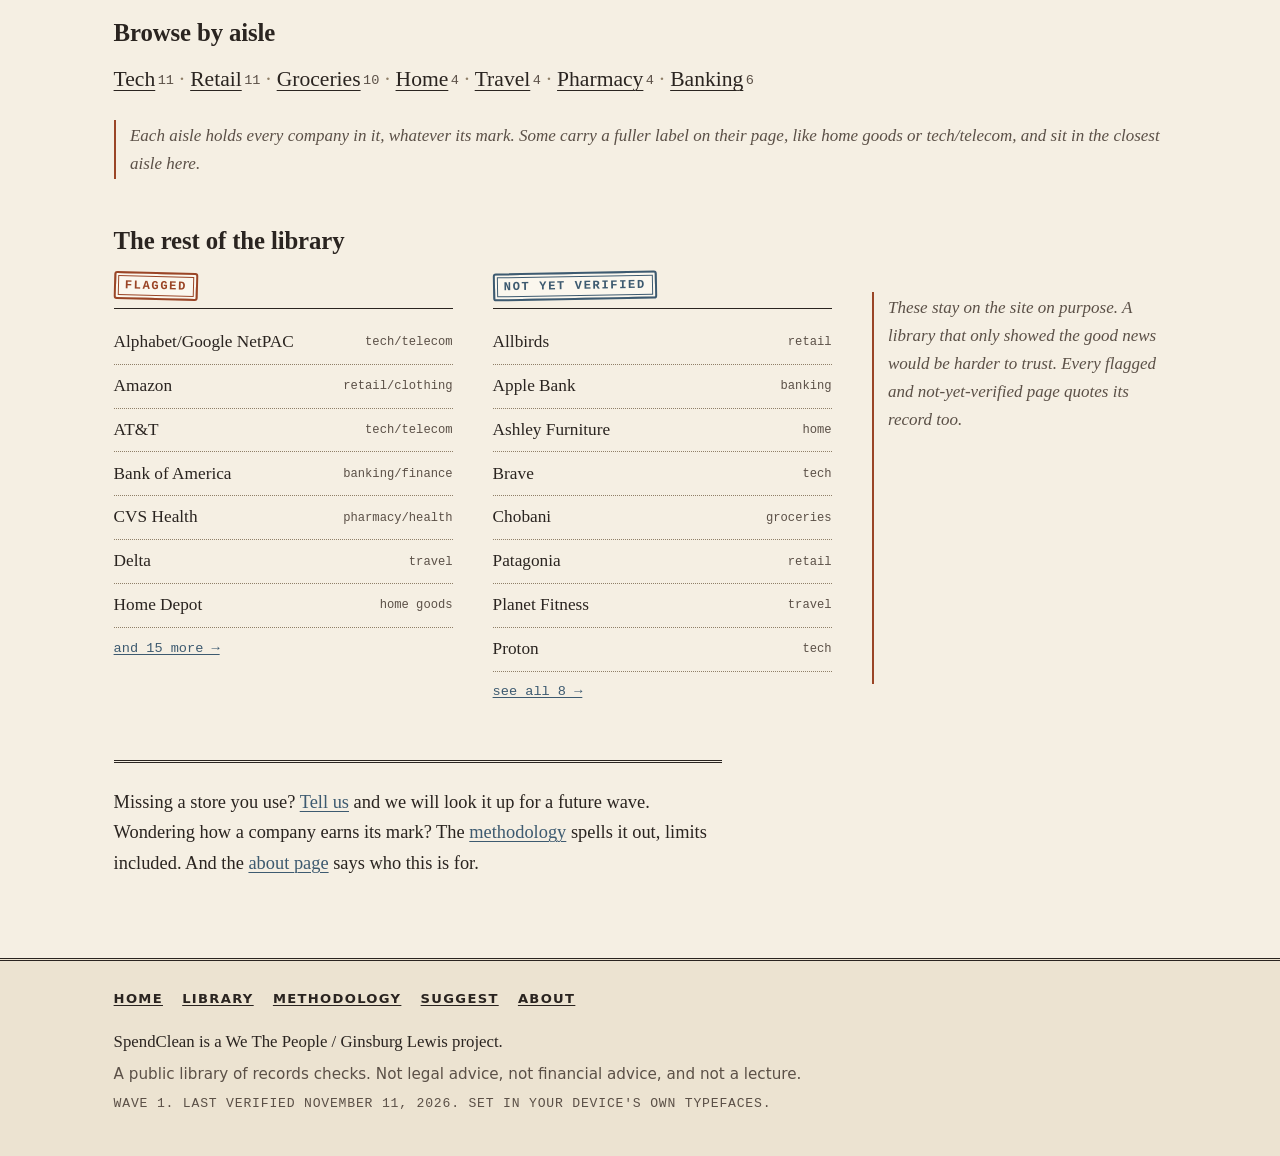
==== commit 11ab6944: "Align homepage heading and descriptions with the new title" ====
--- a/index.html
+++ b/index.html
@@ -3,17 +3,17 @@
 <head>
   <meta charset="utf-8">
   <meta name="viewport" content="width=device-width, initial-scale=1">
-  <title>SpendClean | A public directory of company political giving records</title>
-  <meta name="description" content="SpendClean is a public directory of company political giving records. Each company gets one of three labels, clean-verified, flagged, or not yet verified, and every entry shows the public record behind the label.">
+  <title>Spend Clean: Shop with companies that do not fund politics</title>
+  <meta name="description" content="Shop with companies that do not fund politics. Each company gets one of three labels, clean-verified, flagged, or not yet verified, and every entry shows the public record behind the label.">
   <link rel="canonical" href="https://spendclean.com/">
   <meta property="og:type" content="website">
   <meta property="og:site_name" content="SpendClean">
-  <meta property="og:title" content="SpendClean | A public directory of company political giving records">
-  <meta property="og:description" content="SpendClean is a public directory of company political giving records. Each company gets one of three labels, clean-verified, flagged, or not yet verified, and every entry shows the public record behind the label.">
+  <meta property="og:title" content="Spend Clean: Shop with companies that do not fund politics">
+  <meta property="og:description" content="Shop with companies that do not fund politics. Each company gets one of three labels, clean-verified, flagged, or not yet verified, and every entry shows the public record behind the label.">
   <meta property="og:url" content="https://spendclean.com/">
   <meta name="twitter:card" content="summary">
-  <meta name="twitter:title" content="SpendClean | A public directory of company political giving records">
-  <meta name="twitter:description" content="SpendClean is a public directory of company political giving records. Each company gets one of three labels, clean-verified, flagged, or not yet verified, and every entry shows the public record behind the label.">
+  <meta name="twitter:title" content="Spend Clean: Shop with companies that do not fund politics">
+  <meta name="twitter:description" content="Shop with companies that do not fund politics. Each company gets one of three labels, clean-verified, flagged, or not yet verified, and every entry shows the public record behind the label.">
   <link rel="icon" href="data:,">
   <link rel="stylesheet" href="assets/css/styles.css">
   <script src="assets/js/app.js" defer></script>
@@ -41,7 +41,7 @@
     <div class="wrap">
       <section class="front-lead" aria-labelledby="promise">
         <p class="kicker" data-needs-meta hidden>Wave <span data-bind="wave"></span> is in: <span data-bind="total"></span> companies</p>
-        <h1 id="promise">SpendClean is a public directory of company political giving records.</h1>
+        <h1 id="promise">Shop with companies that do not fund politics.</h1>
         <p class="deck">We look at public records to see what they show about company political action committees and political contributions. Each company gets one of three labels: clean-verified, flagged, or not yet verified. Every entry identifies its source and shows the record behind the label.</p>
         <p class="deck">Start with the clean-verified list below, or look up a company you shop with. Read what we found, check the source, and decide what matters to you.</p>
 
